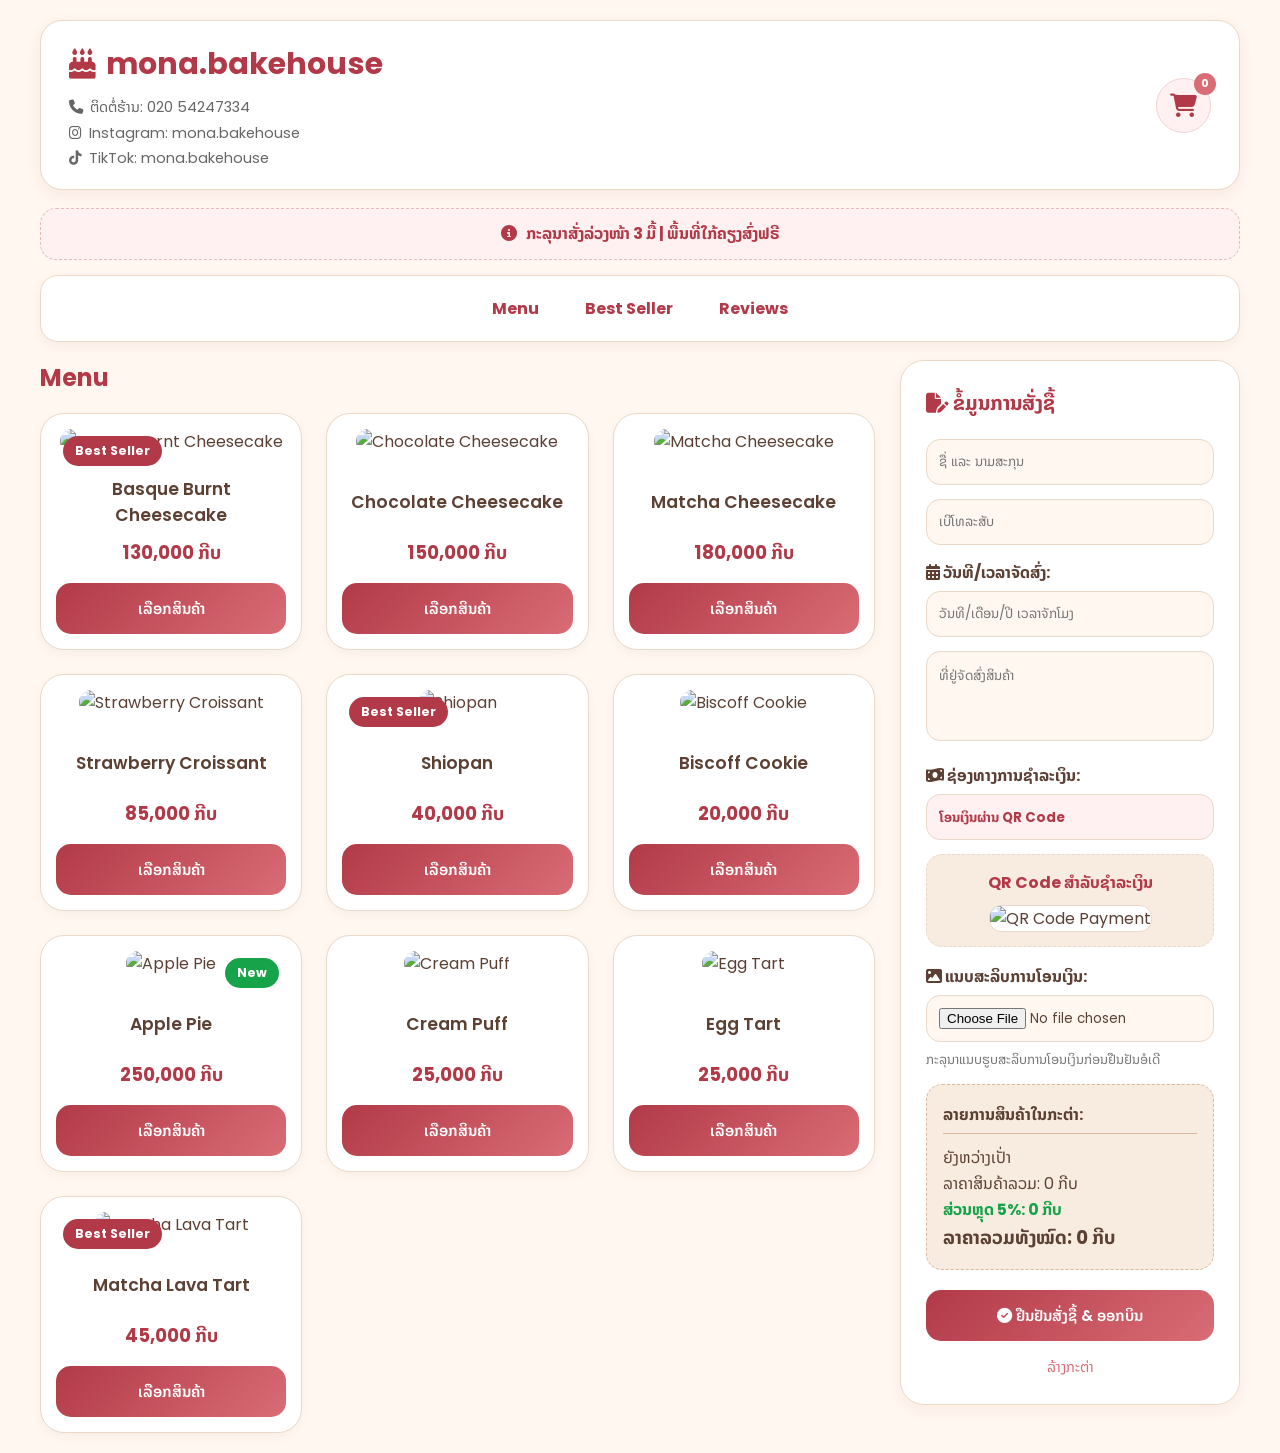
==== index.html @ 96ae401d "Add files via upload" ====
<!DOCTYPE html>
<html lang="lo">
<head>
    <meta charset="UTF-8">
    <meta name="viewport" content="width=device-width, initial-scale=1.0">
    <title>mona.bakehouse</title>

    <link href="https://fonts.googleapis.com/css2?family=Noto+Sans+Lao:wght@300;400;700&family=Poppins:wght@300;500;700&display=swap" rel="stylesheet">
    <link rel="stylesheet" href="https://cdnjs.cloudflare.com/ajax/libs/font-awesome/6.4.0/css/all.min.css">
    <link rel="stylesheet" href="style.css">
</head>

<body>

<header id="home">
    <div class="logo">
        <h1>
            <i class="fa-solid fa-cake-candles"></i>
            mona.bakehouse
        </h1>

        <p class="shop-contact">
            <span><i class="fa-solid fa-phone"></i> ຕິດຕໍ່ຮ້ານ: 020 54247334</span>
            <span><i class="fa-brands fa-instagram"></i> Instagram: mona.bakehouse</span>
            <span><i class="fa-brands fa-tiktok"></i> TikTok: mona.bakehouse</span>
        </p>
    </div>

    <div class="cart-box">
        <i class="fa-solid fa-cart-shopping"></i>
        <span id="cart-count">0</span>
    </div>
</header>

<div class="preorder-banner">
    <i class="fa-solid fa-circle-info"></i>
    ກະລຸນາສັ່ງລ່ວງໜ້າ 3 ມື້ | ພື້ນທີ່ໃກ້ຄຽງສົ່ງຟຣີ
</div>

<nav class="navbar">
    <a href="#" onclick="showSection('menu-section')">Menu</a>
    <a href="#" onclick="showSection('best-seller-section')">Best Seller</a>
    <a href="#" onclick="showSection('reviews-section')">Reviews</a>
</nav>

<section id="menu-section" class="page-section active">
    <div class="container">

        <div>
            <h2 class="section-title">Menu</h2>
            <div class="products" id="product-list"></div>
        </div>

        <div class="checkout">
            <h2>
                <i class="fa-solid fa-file-pen"></i>
                ຂໍ້ມູນການສັ່ງຊື້
            </h2>

            <input type="text" id="custName" placeholder="ຊື່ ແລະ ນາມສະກຸນ">
            <input type="text" id="custTel" placeholder="ເບີໂທລະສັບ">

            <label>
                <i class="fa-solid fa-calendar-days"></i>
                ວັນທີ/ເວລາຈັດສົ່ງ:
            </label>
            <input type="text" id="deliveryTime" placeholder="ວັນທີ/ເດືອນ/ປີ ເວລາຈັກໂມງ">

            <textarea id="custLoc" placeholder="ທີ່ຢູ່ຈັດສົ່ງສິນຄ້າ"></textarea>

            <label>
                <i class="fa-solid fa-money-bill-wave"></i>
                ຊ່ອງທາງການຊຳລະເງິນ:
            </label>

            <input type="text" id="paymentMethod" value="ໂອນເງິນຜ່ານ QR Code" readonly>

            <div class="qr-box">
                <p>QR Code ສຳລັບຊຳລະເງິນ</p>
                <img src="https://scontent.fvte5-1.fna.fbcdn.net/v/t1.15752-9/709101308_1014010221009276_3208583761078070674_n.jpg?_nc_cat=110&ccb=1-7&_nc_sid=9f807c&_nc_ohc=kuGCOMMZ7XgQ7kNvwEIthi9&_nc_oc=AdpgJuZ8nfojE0v5qvAaPZcRISaUfhqwX_DeeMmYWJPf997WsuCBE_nQmLwFaUqkkM4&_nc_zt=23&_nc_ht=scontent.fvte5-1.fna&_nc_ss=7baaf&oh=03_Q7cD5gEGZ_cvow1kjcmCS60rDrmBKuoW8jLkJkPnwj1yGfC9iQ&oe=6A4295A6" alt="QR Code Payment" class="qr-img">
            </div>

            <label>
                <i class="fa-solid fa-image"></i>
                ແນບສະລິບການໂອນເງິນ:
            </label>

            <input type="file" id="paymentSlip" accept="image/*">
            <p class="slip-note">ກະລຸນາແນບຮູບສະລິບການໂອນເງິນກ່ອນຢືນຢັນອໍເດີ</p>

            <div id="slip-preview-box" class="slip-preview-box" style="display:none;">
                <p>ຮູບສະລິບທີ່ແນບ:</p>
                <img id="slip-preview" src="" alt="Payment Slip">
            </div>

            <div class="summary">
                <p class="summary-title">ລາຍການສິນຄ້າໃນກະຕ່າ:</p>

                <div id="cart-items-container">
                    ຍັງຫວ່າງເປັ່າ
                </div>

                <p>ລາຄາສິນຄ້າລວມ: <span id="subtotal-text">0 ກີບ</span></p>
                <p class="discount-text">ສ່ວນຫຼຸດ 5%: <span id="discount-amount-text">0 ກີບ</span></p>

                <h3>ລາຄາລວມທັງໝົດ: <span id="final-total-text">0 ກີບ</span></h3>
            </div>

            <button class="btn-confirm" onclick="confirmPurchase()">
                <i class="fa-solid fa-check-circle"></i>
                ຢືນຢັນສັ່ງຊື້ & ອອກບິນ
            </button>

            <button class="btn-clear" onclick="resetCart()">
                ລ້າງກະຕ່າ
            </button>
        </div>

    </div>
</section>

<section id="best-seller-section" class="page-section">
    <div class="page-container">
        <h2 class="section-title">Best Seller</h2>
        <div class="products" id="best-seller-list"></div>
    </div>
</section>

<section id="reviews-section" class="page-section">
    <div class="page-container">
        <div class="reviews">
            <h2>Reviews</h2>

            <div class="review-card">
                <div class="stars">⭐⭐⭐⭐⭐</div>
                <p>"ແຊບຫຼາຍ ຫວານກຳລັງດີ"</p>
                <h4>— phin</h4>
            </div>

            <div class="review-card">
                <div class="stars">⭐⭐⭐⭐⭐</div>
                <p>"ຊີສເຄັກເນື້ອນຸ່ມ ສົ່ງຕົງເວລາ"</p>
                <h4>— Munoy</h4>
            </div>
        </div>
    </div>
</section>

<div id="productModal" class="modal">
    <div class="modal-content">
        <span class="close-modal" onclick="closeProductModal()">&times;</span>

        <img id="modal-img" src="" alt="">
        <h2 id="modal-name"></h2>
        <p id="modal-price"></p>

        <div id="modal-size-area"></div>

        <label>ຈຳນວນ</label>

        <div class="qty-control">
            <button onclick="changeModalQty(-1)">-</button>
            <span id="modalQty">1</span>
            <button onclick="changeModalQty(1)">+</button>
        </div>

        <label>ໝາຍເຫດ</label>
        <textarea id="modal-note" placeholder="ເຊັ່ນ ຕັດເປັນຊິ້ນ, ເອົາກ່ອງຂອງຂວັນ"></textarea>

        <button class="btn-confirm" onclick="addModalToCart()">
            ເພີ່ມລົງກະຕ່າ
        </button>
    </div>
</div>

<script src="script.js"></script>

</body>
</html>
---- style.css ----
* {
    margin: 0;
    padding: 0;
    box-sizing: border-box;
    font-family: 'Poppins', 'Noto Sans Lao', sans-serif;
}

:root {
    --red: #b23a48;
    --soft-red: #d96c75;
    --cream: #fff7f0;
    --cream-dark: #f8ece1;
    --brown: #5c4033;
    --white: #ffffff;
    --border: #ead8c8;
}

body {
    background: var(--cream);
    color: var(--brown);
    padding: 20px;
}

html {
    scroll-behavior: smooth;
}

header {
    max-width: 1200px;
    margin: auto;
    margin-bottom: 18px;
    padding: 20px 28px;
    border-radius: 22px;
    background: var(--white);
    border: 1px solid var(--border);
    display: flex;
    align-items: center;
    justify-content: space-between;
    box-shadow: 0 5px 15px rgba(178, 58, 72, 0.08);
}

.logo h1 {
    color: var(--red);
    font-size: 1.9rem;
    font-weight: 700;
    display: flex;
    align-items: center;
    gap: 10px;
}

.shop-contact {
    margin-top: 8px;
    font-size: 0.9rem;
    color: #666;
    display: flex;
    flex-direction: column;
    gap: 4px;
}

.shop-contact span {
    display: flex;
    align-items: center;
    gap: 7px;
}

.preorder-banner {
    max-width: 1200px;
    margin: 0 auto 15px;
    padding: 12px;
    background: #fff1f1;
    border: 1px dashed #e7b8b8;
    border-radius: 16px;
    text-align: center;
    color: var(--red);
    font-weight: bold;
    line-height: 1.6;
}

.preorder-banner i {
    margin-right: 6px;
}

.navbar {
    max-width: 1200px;
    margin: 0 auto 18px;
    background: var(--white);
    border: 1px solid var(--border);
    border-radius: 18px;
    padding: 12px;
    display: flex;
    justify-content: center;
    gap: 18px;
    box-shadow: 0 4px 12px rgba(178, 58, 72, 0.06);
}

.navbar a {
    text-decoration: none;
    color: var(--red);
    font-weight: 700;
    padding: 8px 14px;
    border-radius: 12px;
}

.navbar a:hover {
    background: #fff1f1;
}

.cart-box {
    position: relative;
    width: 55px;
    height: 55px;
    border-radius: 50%;
    display: flex;
    align-items: center;
    justify-content: center;
    background: #fff1f1;
    border: 1px solid #f3d2d2;
    color: var(--red);
    font-size: 24px;
    cursor: pointer;
}

#cart-count {
    position: absolute;
    top: -6px;
    right: -6px;
    width: 22px;
    height: 22px;
    border-radius: 50%;
    background: var(--soft-red);
    color: white;
    display: flex;
    align-items: center;
    justify-content: center;
    font-size: 11px;
    font-weight: bold;
}

.page-section {
    display: none;
}

.page-section.active {
    display: block;
}

.page-container {
    max-width: 1200px;
    margin: auto;
}

.container {
    max-width: 1200px;
    margin: auto;
    display: grid;
    grid-template-columns: 1fr 340px;
    gap: 25px;
}

.section-title {
    color: var(--red);
    margin-bottom: 18px;
}

.products {
    display: grid;
    grid-template-columns: repeat(auto-fill, minmax(240px, 1fr));
    gap: 24px;
}

.card {
    position: relative;
    background: var(--white);
    border-radius: 24px;
    overflow: hidden;
    border: 1px solid var(--border);
    padding: 15px;
    text-align: center;
    transition: 0.3s;
    box-shadow: 0 4px 12px rgba(0, 0, 0, 0.04);
}

.card:hover {
    transform: translateY(-6px);
    box-shadow: 0 12px 22px rgba(178, 58, 72, 0.12);
}

.best-badge {
    position: absolute;
    top: 22px;
    left: 22px;
    background: var(--red);
    color: white;
    padding: 6px 12px;
    border-radius: 999px;
    font-size: 0.78rem;
    font-weight: bold;
    z-index: 2;
}

.new-badge {
    position: absolute;
    top: 22px;
    right: 22px;
    background: #16a34a;
    color: white;
    padding: 6px 12px;
    border-radius: 999px;
    font-size: 0.78rem;
    font-weight: bold;
    z-index: 2;
}

.card img {
    width: 100%;
    height: 210px;
    object-fit: cover;
    border-radius: 18px;
}

.card h3 {
    margin-top: 15px;
    font-size: 1.08rem;
    color: var(--brown);
    font-weight: 600;
    line-height: 1.5;
    min-height: 68px;
    display: flex;
    align-items: center;
    justify-content: center;
    text-align: center;
}

.card p {
    margin-bottom: 15px;
    color: var(--red);
    font-size: 1.15rem;
    font-weight: bold;
}

select,
input,
textarea {
    width: 100%;
    padding: 12px;
    margin-bottom: 14px;
    border-radius: 14px;
    border: 1px solid var(--border);
    background: var(--cream);
    outline: none;
    color: var(--brown);
}

input[readonly] {
    background: #fff1f1;
    color: var(--red);
    font-weight: bold;
}

textarea {
    resize: none;
    height: 90px;
}

label {
    display: block;
    margin-bottom: 6px;
    font-weight: bold;
    color: var(--brown);
}

.card button,
.btn-confirm {
    width: 100%;
    padding: 13px;
    border: none;
    border-radius: 15px;
    background: linear-gradient(135deg, var(--red), var(--soft-red));
    color: white;
    font-size: 0.95rem;
    font-weight: 600;
    cursor: pointer;
}

.checkout {
    background: var(--white);
    border-radius: 24px;
    border: 1px solid var(--border);
    padding: 25px;
    height: fit-content;
    position: sticky;
    top: 20px;
    box-shadow: 0 5px 15px rgba(178, 58, 72, 0.06);
}

.checkout h2 {
    color: var(--red);
    font-size: 1.25rem;
    margin-bottom: 20px;
}

.summary {
    background: var(--cream-dark);
    border-radius: 16px;
    padding: 16px;
    margin-top: 10px;
    margin-bottom: 20px;
    border: 1px dashed #d9b8a1;
}

.summary-title {
    font-weight: bold;
    border-bottom: 1px solid #d9b8a1;
    padding-bottom: 6px;
    margin-bottom: 10px;
}

.discount-text {
    color: #16a34a;
    font-weight: bold;
}

.cart-item-row {
    display: flex;
    justify-content: space-between;
    align-items: center;
    margin-bottom: 8px;
    padding-bottom: 8px;
    border-bottom: 1px dashed #ddd;
}

.qty-btn {
    background: var(--red);
    color: white;
    border: none;
    padding: 2px 8px;
    border-radius: 4px;
    cursor: pointer;
    font-weight: bold;
    margin: 0 5px;
}

.btn-clear {
    width: 100%;
    margin-top: 14px;
    border: none;
    background: none;
    color: var(--soft-red);
    cursor: pointer;
    font-size: 0.9rem;
}

.qr-box {
    background: var(--cream-dark);
    border: 1px dashed var(--border);
    border-radius: 16px;
    padding: 14px;
    margin-bottom: 16px;
    text-align: center;
}

.qr-box p {
    font-weight: bold;
    color: var(--red);
    margin-bottom: 10px;
}

.qr-img {
    width: 180px;
    height: 180px;
    object-fit: cover;
    border-radius: 12px;
    border: 1px solid var(--border);
    background: white;
}

.slip-note {
    font-size: 0.82rem;
    color: #777;
    margin-top: -8px;
    margin-bottom: 14px;
}

.slip-preview-box {
    background: var(--cream-dark);
    border: 1px dashed var(--border);
    border-radius: 16px;
    padding: 14px;
    margin-bottom: 16px;
    text-align: center;
}

.slip-preview-box p {
    font-weight: bold;
    color: var(--red);
    margin-bottom: 10px;
}

.slip-preview-box img {
    width: 100%;
    max-width: 220px;
    border-radius: 12px;
    border: 1px solid var(--border);
}

.reviews {
    background: var(--white);
    border: 1px solid var(--border);
    border-radius: 24px;
    padding: 25px;
}

.reviews h2 {
    color: var(--red);
    margin-bottom: 18px;
}

.review-card {
    background: var(--cream);
    border: 1px solid var(--border);
    border-radius: 18px;
    padding: 18px;
    margin-bottom: 14px;
}

.stars {
    margin-bottom: 8px;
}

.review-card p {
    font-size: 1rem;
    margin-bottom: 8px;
}

.review-card h4 {
    color: var(--red);
}

.modal {
    display: none;
    position: fixed;
    inset: 0;
    background: rgba(0,0,0,0.45);
    z-index: 9999;
    justify-content: center;
    align-items: center;
    padding: 18px;
}

.modal-content {
    background: var(--white);
    width: 100%;
    max-width: 460px;
    padding: 20px;
    border-radius: 24px;
    position: relative;
    max-height: 92vh;
    overflow-y: auto;
}

.modal-content img {
    width: 100%;
    height: 250px;
    object-fit: cover;
    border-radius: 18px;
    margin-bottom: 15px;
}

.modal-content h2 {
    color: var(--brown);
    margin-bottom: 8px;
    font-size: 1.25rem;
}

#modal-price {
    color: var(--red);
    font-weight: bold;
    font-size: 1.15rem;
    margin-bottom: 12px;
}

.close-modal {
    position: absolute;
    right: 18px;
    top: 10px;
    font-size: 30px;
    cursor: pointer;
    color: var(--red);
    background: white;
    width: 34px;
    height: 34px;
    border-radius: 50%;
    text-align: center;
    line-height: 34px;
}

.qty-control {
    display: flex;
    justify-content: center;
    align-items: center;
    gap: 18px;
    margin: 15px 0;
}

.qty-control button {
    width: 42px;
    height: 42px;
    border: none;
    border-radius: 50%;
    background: var(--red);
    color: white;
    font-size: 22px;
    cursor: pointer;
}

#modalQty {
    font-size: 22px;
    font-weight: bold;
    min-width: 30px;
    text-align: center;
}

@media (max-width: 900px) {
    .container {
        grid-template-columns: 1fr;
    }

    .checkout {
        position: static;
    }
}

@media (max-width: 600px) {
    body {
        padding: 14px;
    }

    header {
        flex-direction: column;
        gap: 15px;
        text-align: center;
    }

    .navbar {
        flex-wrap: wrap;
    }

    .products {
        grid-template-columns: 1fr;
    }

    .logo h1 {
        font-size: 1.5rem;
    }

    .card img {
        height: 240px;
    }
}
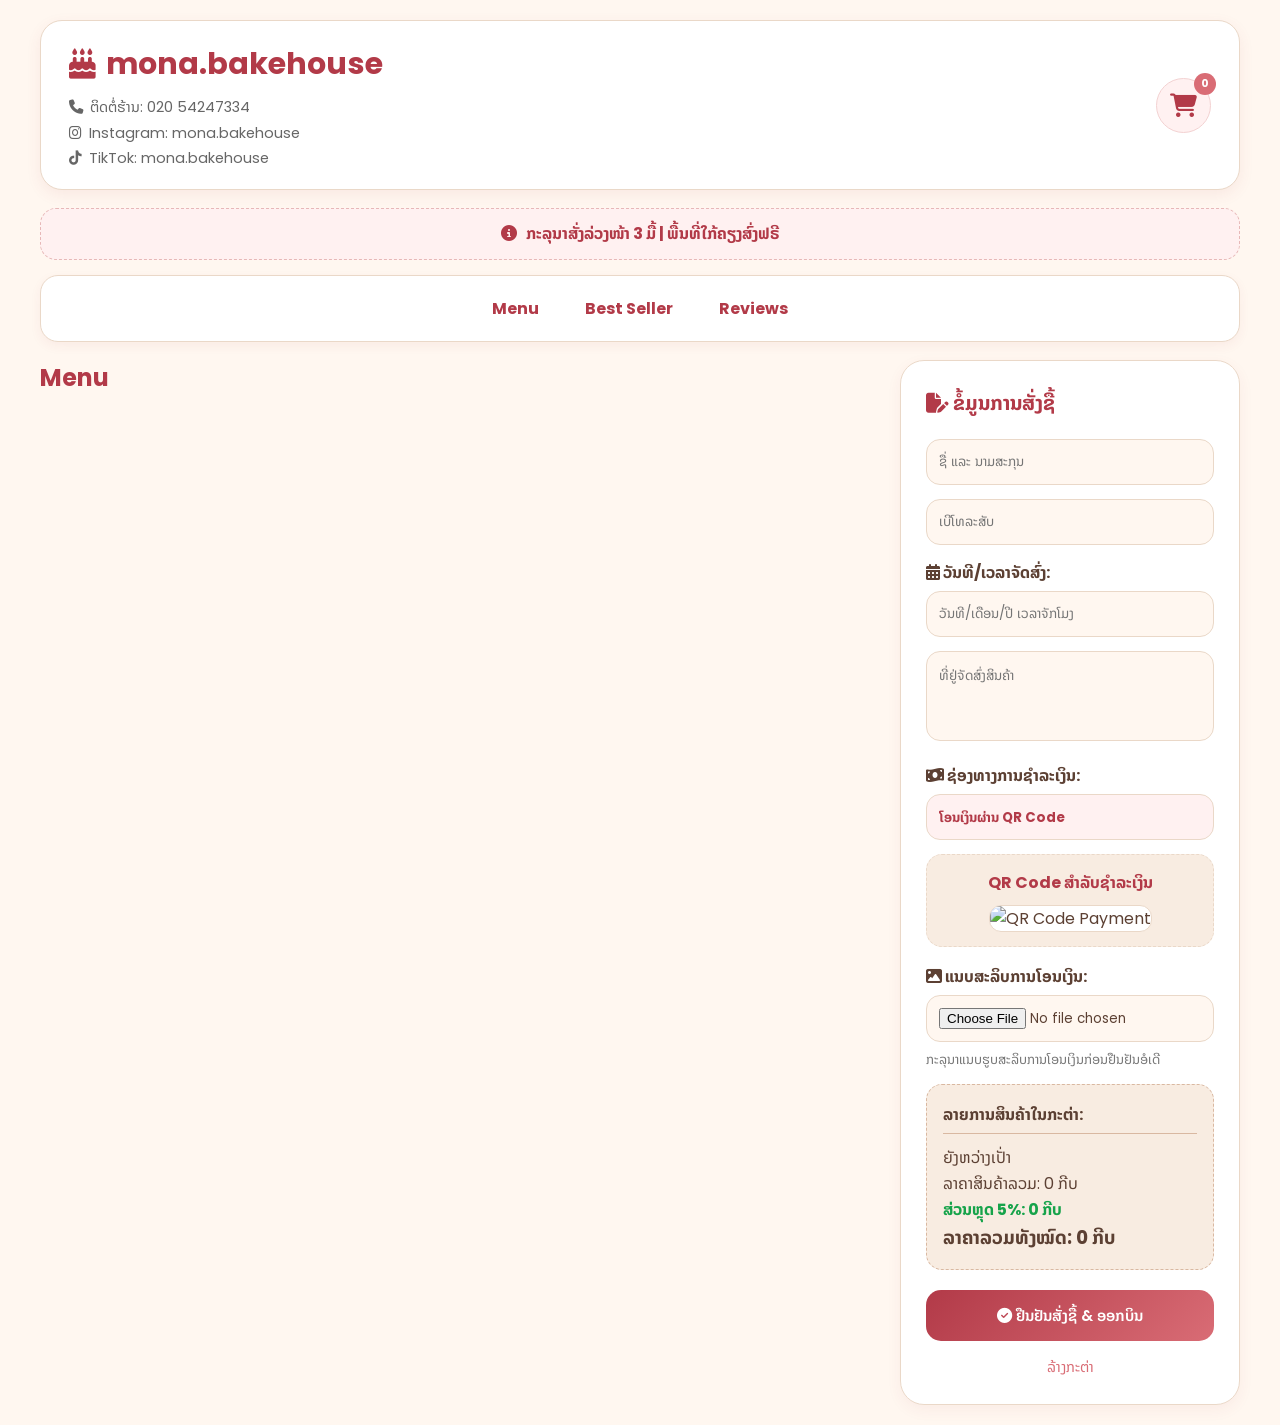
==== commit d44a4412: "Update index.html" ====
--- a/index.html
+++ b/index.html
@@ -173,7 +173,7 @@
     </div>
 </div>
 
-<script src="script.js"></script>
+<script type="module" src="script.js"></script>
 
 </body>
-</html>+</html>
